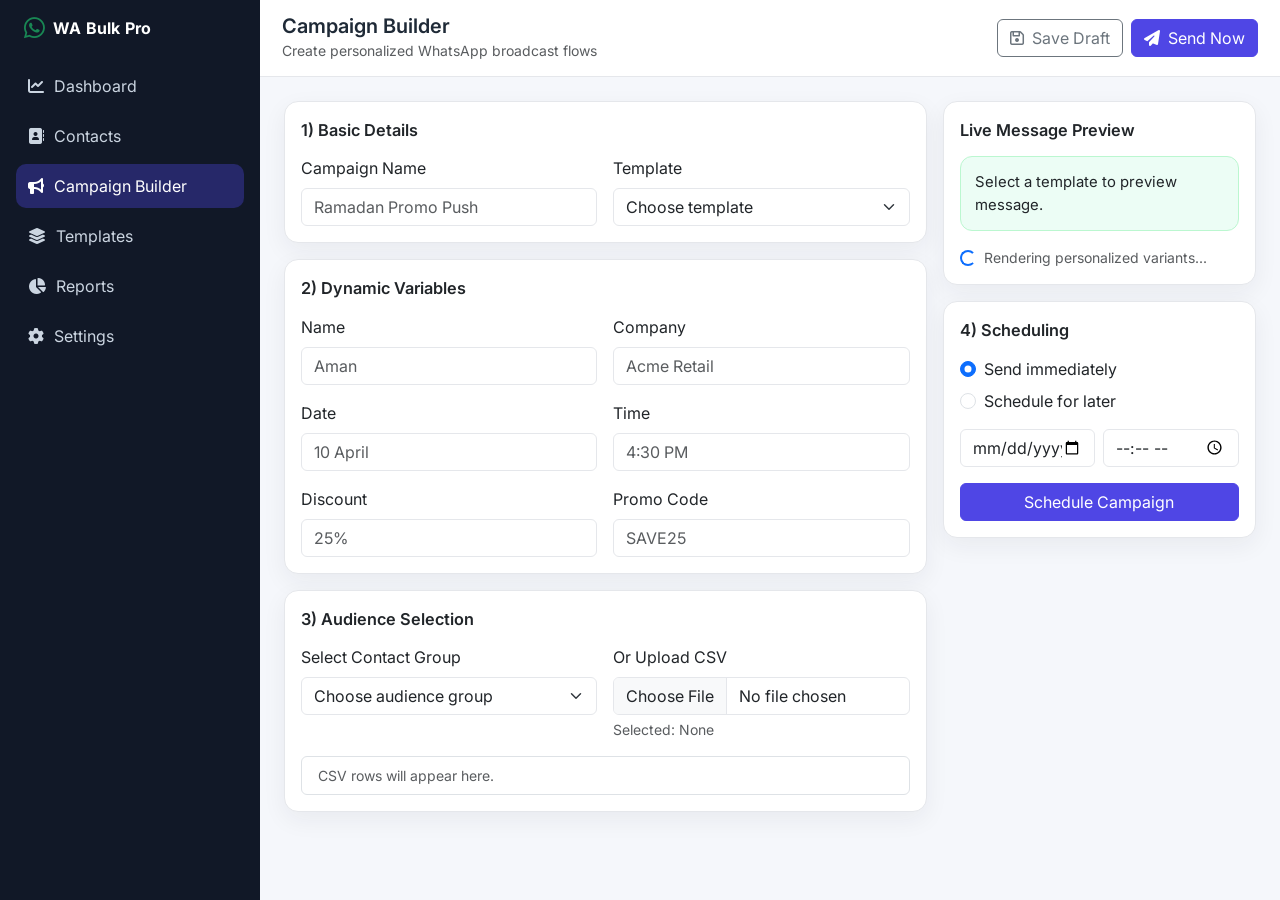
==== campaigns.html @ 788a76af "Create SaaS-style WhatsApp bulk messaging frontend. Add complete multi-page dashboard UI with shared" ====
<!DOCTYPE html>
<html lang="en">
  <head>
    <meta charset="UTF-8" />
    <meta name="viewport" content="width=device-width, initial-scale=1.0" />
    <title>Campaign Builder | WA Bulk Pro</title>
    <link rel="preconnect" href="https://fonts.googleapis.com" />
    <link rel="preconnect" href="https://fonts.gstatic.com" crossorigin />
    <link
      href="https://fonts.googleapis.com/css2?family=Inter:wght@400;500;600;700&display=swap"
      rel="stylesheet"
    />
    <link
      rel="stylesheet"
      href="https://cdnjs.cloudflare.com/ajax/libs/font-awesome/6.5.2/css/all.min.css"
    />
    <link
      href="https://cdn.jsdelivr.net/npm/bootstrap@5.3.3/dist/css/bootstrap.min.css"
      rel="stylesheet"
    />
    <link rel="stylesheet" href="assets/css/styles.css" />
  </head>
  <body>
    <div class="d-flex app-shell">
      <aside class="sidebar p-3" id="sidebar">
        <div class="d-flex align-items-center gap-2 mb-4 px-2">
          <i class="fa-brands fa-whatsapp text-success fs-4"></i>
          <span class="sidebar-brand">WA Bulk Pro</span>
        </div>
        <nav class="nav flex-column">
          <a class="nav-link" href="dashboard.html"><i class="fa-solid fa-chart-line"></i>Dashboard</a>
          <a class="nav-link" href="contacts.html"><i class="fa-solid fa-address-book"></i>Contacts</a>
          <a class="nav-link active" href="campaigns.html"><i class="fa-solid fa-bullhorn"></i>Campaign Builder</a>
          <a class="nav-link" href="templates.html"><i class="fa-solid fa-layer-group"></i>Templates</a>
          <a class="nav-link" href="reports.html"><i class="fa-solid fa-chart-pie"></i>Reports</a>
          <a class="nav-link" href="settings.html"><i class="fa-solid fa-gear"></i>Settings</a>
        </nav>
      </aside>
      <div class="mobile-overlay" id="mobileOverlay"></div>
      <main class="content-wrap">
        <div class="topbar d-flex justify-content-between align-items-center">
          <div class="d-flex align-items-center gap-3">
            <button class="btn btn-outline-secondary d-lg-none" id="sidebarToggle"><i class="fa-solid fa-bars"></i></button>
            <div>
              <h5 class="mb-0 fw-semibold">Campaign Builder</h5>
              <small class="text-muted">Create personalized WhatsApp broadcast flows</small>
            </div>
          </div>
          <div class="d-flex gap-2">
            <button class="btn btn-outline-secondary" data-toast="Draft saved." data-type="success"><i class="fa-regular fa-floppy-disk me-2"></i>Save Draft</button>
            <button class="btn btn-primary" data-toast="Campaign queued for dispatch." data-type="primary"><i class="fa-solid fa-paper-plane me-2"></i>Send Now</button>
          </div>
        </div>

        <section class="page-body">
          <form class="needs-validation" novalidate data-success-message="Campaign scheduled successfully.">
            <div class="row g-3">
              <div class="col-xl-8">
                <div class="card card-soft mb-3">
                  <div class="card-body">
                    <div class="section-title">1) Basic Details</div>
                    <div class="row g-3">
                      <div class="col-md-6">
                        <label class="form-label">Campaign Name</label>
                        <input class="form-control" placeholder="Ramadan Promo Push" required />
                        <div class="invalid-feedback">Campaign name is required.</div>
                      </div>
                      <div class="col-md-6">
                        <label class="form-label">Template</label>
                        <select class="form-select" id="templateSelect" required>
                          <option value="">Choose template</option>
                          <option value="welcome">Welcome Sequence</option>
                          <option value="offer">Special Offer</option>
                          <option value="reminder">Appointment Reminder</option>
                        </select>
                        <div class="invalid-feedback">Select a template.</div>
                      </div>
                    </div>
                  </div>
                </div>

                <div class="card card-soft mb-3">
                  <div class="card-body">
                    <div class="section-title">2) Dynamic Variables</div>
                    <div class="row g-3">
                      <div class="col-md-6"><label class="form-label">Name</label><input data-var-key="name" class="form-control" placeholder="Aman" /></div>
                      <div class="col-md-6"><label class="form-label">Company</label><input data-var-key="company" class="form-control" placeholder="Acme Retail" /></div>
                      <div class="col-md-6"><label class="form-label">Date</label><input data-var-key="date" class="form-control" placeholder="10 April" /></div>
                      <div class="col-md-6"><label class="form-label">Time</label><input data-var-key="time" class="form-control" placeholder="4:30 PM" /></div>
                      <div class="col-md-6"><label class="form-label">Discount</label><input data-var-key="discount" class="form-control" placeholder="25%" /></div>
                      <div class="col-md-6"><label class="form-label">Promo Code</label><input data-var-key="code" class="form-control" placeholder="SAVE25" /></div>
                    </div>
                  </div>
                </div>

                <div class="card card-soft">
                  <div class="card-body">
                    <div class="section-title">3) Audience Selection</div>
                    <div class="row g-3">
                      <div class="col-md-6">
                        <label class="form-label">Select Contact Group</label>
                        <select class="form-select" required>
                          <option value="">Choose audience group</option>
                          <option>All Leads (5,240)</option>
                          <option>Active Customers (8,900)</option>
                          <option>VIP Users (620)</option>
                        </select>
                        <div class="invalid-feedback">Choose at least one audience.</div>
                      </div>
                      <div class="col-md-6">
                        <label class="form-label">Or Upload CSV</label>
                        <input id="csvFile" class="form-control" type="file" accept=".csv" />
                        <small class="text-muted d-block mt-1">Selected: <span id="csvFileName">None</span></small>
                      </div>
                    </div>
                    <ul class="list-group mt-3 small" id="csvPreviewList">
                      <li class="list-group-item text-muted">CSV rows will appear here.</li>
                    </ul>
                  </div>
                </div>
              </div>

              <div class="col-xl-4">
                <div class="card card-soft mb-3">
                  <div class="card-body">
                    <div class="section-title">Live Message Preview</div>
                    <div class="preview-box" id="messagePreview">Select a template to preview message.</div>
                    <div class="d-flex align-items-center mt-3 small text-muted">
                      <span class="spinner-border spinner-border-sm me-2 text-primary" role="status"></span>
                      Rendering personalized variants...
                    </div>
                  </div>
                </div>
                <div class="card card-soft">
                  <div class="card-body">
                    <div class="section-title">4) Scheduling</div>
                    <div class="form-check mb-2">
                      <input class="form-check-input" type="radio" name="sendMode" id="sendNow" checked />
                      <label class="form-check-label" for="sendNow">Send immediately</label>
                    </div>
                    <div class="form-check mb-3">
                      <input class="form-check-input" type="radio" name="sendMode" id="scheduleLater" />
                      <label class="form-check-label" for="scheduleLater">Schedule for later</label>
                    </div>
                    <div class="row g-2 mb-3">
                      <div class="col-6"><input class="form-control" type="date" /></div>
                      <div class="col-6"><input class="form-control" type="time" /></div>
                    </div>
                    <button type="submit" class="btn btn-primary w-100">Schedule Campaign</button>
                  </div>
                </div>
              </div>
            </div>
          </form>
        </section>
      </main>
    </div>

    <div class="toast-container position-fixed bottom-0 end-0 p-3" id="toastHost"></div>
    <script src="https://cdn.jsdelivr.net/npm/bootstrap@5.3.3/dist/js/bootstrap.bundle.min.js"></script>
    <script src="assets/js/app.js"></script>
  </body>
</html>
---- assets/css/styles.css ----
:root {
  --bg: #f5f7fb;
  --panel: #ffffff;
  --text: #1f2a37;
  --muted: #6b7280;
  --primary: #4f46e5;
  --primary-soft: #eef0ff;
  --success: #16a34a;
  --warning: #f59e0b;
  --danger: #dc2626;
  --border: #e5e7eb;
  --shadow-sm: 0 8px 24px rgba(31, 42, 55, 0.06);
  --shadow-md: 0 16px 32px rgba(31, 42, 55, 0.1);
  --radius: 14px;
}

* {
  box-sizing: border-box;
}

body {
  margin: 0;
  font-family: "Inter", sans-serif;
  background: var(--bg);
  color: var(--text);
}

a {
  text-decoration: none;
}

.auth-wrapper {
  min-height: 100vh;
  display: flex;
  align-items: center;
  justify-content: center;
  padding: 24px;
  background: linear-gradient(135deg, #eef2ff 0%, #f8fafc 45%, #ecfeff 100%);
}

.auth-card {
  width: 100%;
  max-width: 460px;
  border: none;
  border-radius: 20px;
  box-shadow: var(--shadow-md);
  overflow: hidden;
}

.auth-brand {
  background: linear-gradient(135deg, #4f46e5, #06b6d4);
  color: #fff;
  padding: 22px 24px;
}

.app-shell {
  min-height: 100vh;
}

.sidebar {
  width: 260px;
  min-height: 100vh;
  background: #111827;
  color: #d1d5db;
  transition: transform 0.25s ease;
  position: sticky;
  top: 0;
  z-index: 1035;
}

.sidebar-brand {
  color: #fff;
  font-weight: 700;
  letter-spacing: 0.2px;
}

.sidebar .nav-link {
  color: #cbd5e1;
  border-radius: 10px;
  padding: 10px 12px;
  margin-bottom: 6px;
  display: flex;
  align-items: center;
  gap: 10px;
  transition: all 0.2s ease;
}

.sidebar .nav-link:hover {
  background: rgba(99, 102, 241, 0.18);
  color: #fff;
}

.sidebar .nav-link.active {
  background: rgba(79, 70, 229, 0.35);
  color: #fff;
}

.content-wrap {
  flex: 1;
  min-width: 0;
}

.topbar {
  background: var(--panel);
  border-bottom: 1px solid var(--border);
  padding: 14px 22px;
  position: sticky;
  top: 0;
  z-index: 1020;
}

.page-body {
  padding: 24px;
}

.card-soft {
  border: 1px solid var(--border);
  border-radius: var(--radius);
  box-shadow: var(--shadow-sm);
  transition: transform 0.2s ease, box-shadow 0.2s ease;
}

.card-soft:hover {
  transform: translateY(-2px);
  box-shadow: var(--shadow-md);
}

.stat-icon {
  width: 44px;
  height: 44px;
  border-radius: 12px;
  display: inline-flex;
  align-items: center;
  justify-content: center;
  background: var(--primary-soft);
  color: var(--primary);
}

.section-title {
  font-size: 1.02rem;
  font-weight: 600;
  margin-bottom: 14px;
}

.table thead th {
  color: var(--muted);
  font-weight: 600;
  font-size: 0.84rem;
  text-transform: uppercase;
  letter-spacing: 0.4px;
}

.status-dot {
  width: 8px;
  height: 8px;
  border-radius: 50%;
  display: inline-block;
}

.template-card {
  border: 1px solid var(--border);
  border-radius: 14px;
  transition: all 0.2s ease;
}

.template-card:hover {
  border-color: #c7d2fe;
  box-shadow: var(--shadow-sm);
}

.preview-box {
  background: #ecfdf5;
  border: 1px solid #bbf7d0;
  border-radius: 12px;
  padding: 14px;
  font-size: 0.93rem;
}

.input-group-text {
  border-color: var(--border);
}

.form-control,
.form-select {
  border-color: var(--border);
}

.form-control:focus,
.form-select:focus {
  box-shadow: 0 0 0 0.22rem rgba(79, 70, 229, 0.18);
  border-color: #a5b4fc;
}

.btn-primary {
  background: var(--primary);
  border-color: var(--primary);
}

.btn-primary:hover {
  background: #4338ca;
  border-color: #4338ca;
}

.badge-soft-success {
  background: #dcfce7;
  color: #166534;
}

.badge-soft-warning {
  background: #fef3c7;
  color: #92400e;
}

.badge-soft-danger {
  background: #fee2e2;
  color: #991b1b;
}

.mobile-overlay {
  display: none;
}

@media (max-width: 991.98px) {
  .sidebar {
    position: fixed;
    left: 0;
    transform: translateX(-100%);
    box-shadow: var(--shadow-md);
  }

  .sidebar.show {
    transform: translateX(0);
  }

  .mobile-overlay.show {
    display: block;
    position: fixed;
    inset: 0;
    background: rgba(17, 24, 39, 0.45);
    z-index: 1030;
  }

  .page-body {
    padding: 16px;
  }
}
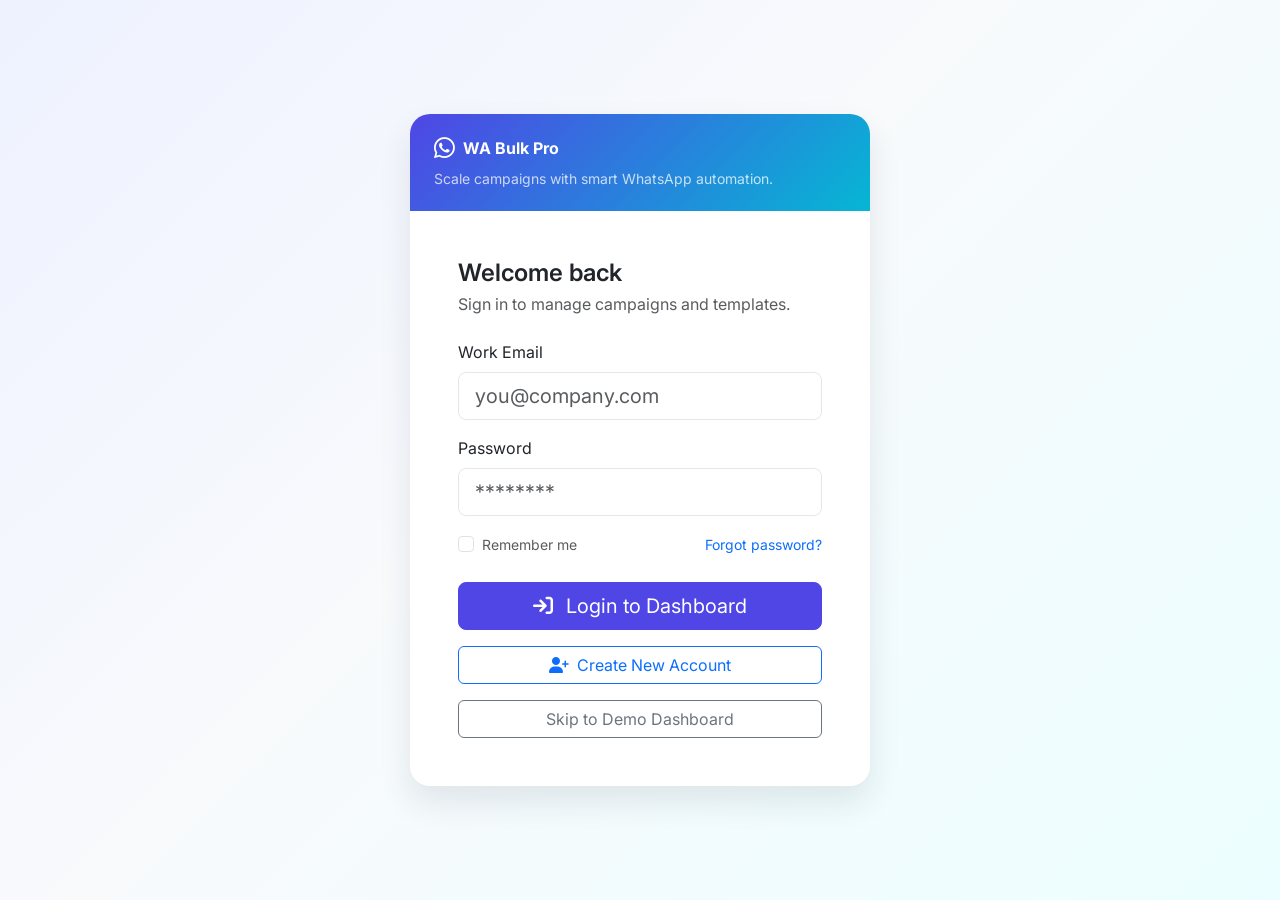
==== commit 3752a9d0: "feat: backend keep-alive pinger, unified sidebar, WhatsApp API key settings, CORS fix - Add backend " ====
--- a/campaigns.html
+++ b/campaigns.html
@@ -30,11 +30,14 @@
         <nav class="nav flex-column">
           <a class="nav-link" href="dashboard.html"><i class="fa-solid fa-chart-line"></i>Dashboard</a>
           <a class="nav-link" href="contacts.html"><i class="fa-solid fa-address-book"></i>Contacts</a>
-          <a class="nav-link active" href="campaigns.html"><i class="fa-solid fa-bullhorn"></i>Campaign Builder</a>
+          <a class="nav-link active" href="campaigns.html"><i class="fa-solid fa-bullhorn"></i>Campaigns</a>
           <a class="nav-link" href="templates.html"><i class="fa-solid fa-layer-group"></i>Templates</a>
           <a class="nav-link" href="reports.html"><i class="fa-solid fa-chart-pie"></i>Reports</a>
           <a class="nav-link" href="settings.html"><i class="fa-solid fa-gear"></i>Settings</a>
         </nav>
+        <div class="mt-auto pt-4 px-2">
+          <a class="nav-link text-danger" href="#" id="logoutBtn"><i class="fa-solid fa-right-from-bracket"></i>Logout</a>
+        </div>
       </aside>
       <div class="mobile-overlay" id="mobileOverlay"></div>
       <main class="content-wrap">
--- a/assets/css/styles.css
+++ b/assets/css/styles.css
@@ -244,3 +244,57 @@
     padding: 16px;
   }
 }
+
+/* ── Backend Keep-Alive Status Indicator ─────────────────── */
+#backendStatusPill {
+  position: fixed;
+  bottom: 18px;
+  left: 18px;
+  display: flex;
+  align-items: center;
+  gap: 8px;
+  background: rgba(17, 24, 39, 0.85);
+  backdrop-filter: blur(8px);
+  color: #e5e7eb;
+  padding: 6px 14px 6px 10px;
+  border-radius: 20px;
+  font-size: 0.76rem;
+  font-weight: 500;
+  z-index: 1050;
+  box-shadow: 0 4px 12px rgba(0, 0, 0, 0.25);
+  transition: opacity 0.3s ease;
+  user-select: none;
+}
+
+.status-indicator-dot {
+  width: 9px;
+  height: 9px;
+  border-radius: 50%;
+  display: inline-block;
+  flex-shrink: 0;
+  transition: background 0.3s ease;
+}
+
+.status-indicator-dot.online {
+  background: #22c55e;
+  box-shadow: 0 0 6px rgba(34, 197, 94, 0.6);
+}
+
+.status-indicator-dot.offline {
+  background: #ef4444;
+  box-shadow: 0 0 6px rgba(239, 68, 68, 0.6);
+}
+
+.status-indicator-dot.pinging {
+  background: #f59e0b;
+  animation: pulse-dot 1.2s ease-in-out infinite;
+}
+
+@keyframes pulse-dot {
+  0%, 100% { opacity: 1; transform: scale(1); }
+  50% { opacity: 0.5; transform: scale(1.3); }
+}
+
+.status-indicator-label {
+  letter-spacing: 0.2px;
+}
